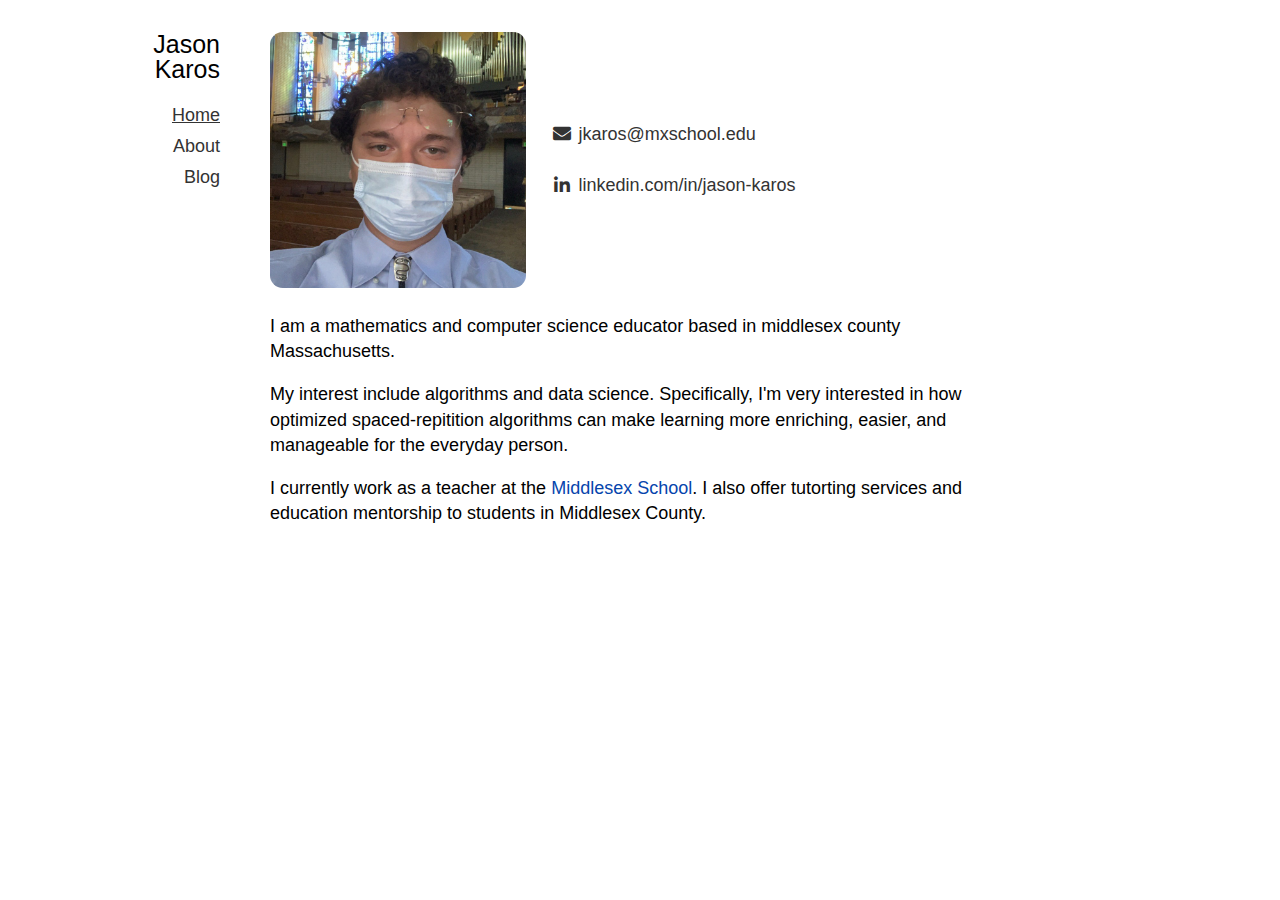
==== index.html @ bf35bdeb "initial commit" ====
<!doctype html>
<html>
    <head>
        <meta charset="utf-8">
        <title>Jason Karos</title>
        <link rel="icon" href="learning-svg.png" sizes="any">
        <link rel="stylesheet" type="text/css" href="css/base.css">
        <link rel="stylesheet" type="text/css" href="css/index.css">
        <link rel="stylesheet" href="fontawesome/css/fontawesome-all.min.css">
        <!-- make sure the webpage is friendly with mobile -->
        <!-- width=device-width sets the width of the page to follow the screen-width of the device -->
        <!-- initial-scale=1 sets the initial zoom level to 100% -->
        <meta name="viewport" content="width=device-width, initial-scale=1, minimum-scale=1, user-scalable=yes">
    </head>
    <body>
        <div id="top-level">
            <div id="navigation">
                <div id="navigation-logo"><a href=".">Jason Karos</a></div>
                <div id="navigation-list">
                  <div class="navigation-entry"><a class=" navigation-entry-current " href=".">Home</a></div>
                  <div class="navigation-entry"><a class="" href="about.html">About</a></div>
                  <div class="navigation-entry"><a class="" href="articles.html">Blog</a></div>
                </div>
            </div>
            <div id="content">
                <div id="contact" class="small-center">
                    <div id="contact-left">
                        <img id="portrait" src="portrait.jpeg" alt="Portrait">
                    </div>
                    <div id="contact-right">
                        <!-- <p> -->
                            <a class="contact-entry" href="mailto:jkaros@mxschool.edu">
                                <i class="fas fa-fw fa-envelope"></i>
                                jkaros@mxschool.edu
                            </a>
                            <br />
                            <!-- <a class="contact-entry" href="https://github.com/sh34v3">
                                <i class="fab fa-fw fa-github"></i>
                                github.com/sh34v3
                            </a>
                            <br />
                            <a class="contact-entry" href="https://twitter.com/jason_s_karos">
                                <i class="fab fa-fw fa-twitter"></i>
                                twitter.com/jason_s_karos
                            </a> -->
                            <br />
                            <a class="contact-entry" href="https://www.linkedin.com/in/jason-karos-6055271a2/">
                                <i class="fab fa-fw fa-linkedin-in"></i>
                                linkedin.com/in/jason-karos
                            </a>
                        <!-- </p> -->
                    </div>
                </div>
                <div id="bio">
                    <p>
                        I am a mathematics and computer science educator based in middlesex county Massachusetts. 
                    </p>
                    <p>
                        My interest include algorithms and data science. Specifically, I'm very interested in how optimized spaced-repitition algorithms can make learning more enriching, easier, and manageable for the everyday person.
                    </p>
                    <p>
                        I currently work as a teacher at the <a href="https://www.mxschool.edu/">Middlesex School</a>. I also offer tutorting services and education mentorship to students in Middlesex County.
                    </p>
                </div>
            </div>
        </div>
    </body>
</html>
---- css/base.css ----
body {
  margin: 0px;
  padding: 0px;
  color: #000;
  font-family: Palatino, Georgia, sans-serif;
  line-height: 1.4;
}

a {
  text-decoration: none;
  color: rgb(6, 69, 173);
}

@media (hover: hover) {
a:hover {
  text-decoration: underline;
}
}

code {
  background-color: #e7e7e0;
  border-color: #c0c0c0;
  border-style: solid;
  border-width: 1px;
}

pre code {
  background-color: transparent;
  border-style: none;
  border-width: 0px;
  padding: 0px;
}

div.sourceCode {
  background-color: #fafafa;
  border-color: #e0e0e0;
  border-width: 1px;
  border-style: solid;
}


/* *** */

.soft, .caption {
  color: #555;
}

.no-margin-top {
  margin-bottom: 0px;
}

.no-margin-bottom {
  margin-bottom: 0px;
}

/* *** */

#content {
padding-bottom: 12px;
}

/* HACK */
#content > :first-child {
  margin-top: 0px;
}

#navigation a {
  text-decoration: none;
  color: #000;
}

#navigation div.navigation-entry a {
  color: #333;
}

@media (hover: hover) {
#navigation a:hover {
    color: rgb(6, 69, 173);
}
#navigation div.navigation-entry a:hover {
    color: rgb(6, 69, 173);
}
}

#navigation a.navigation-entry-current {
  text-decoration: underline;
}

/* *** */

@media all and (min-width: 1060px) {
  body {
      overflow-y: scroll;
  }
  #top-level {
      margin: 0 auto;
      width: 1060px;
  }
}

@media all and (max-width: 899px) and (min-width: 740px) {
  body {
      overflow-y: scroll;
  }
  #top-level {
      margin: 0 auto;
      width: 740px;
  }
}

@media all and (min-width: 900px) {

  #content {
      width: 740px;
      padding-left: 160px;
      padding-top: 32px;
  }

  #navigation {
      float: left;
      position: sticky;
      top: 0px;
      width: 110px;
      padding-top: 32px;
      padding-right: 25px;
      text-align: right;
  }

  #navigation-logo {
      line-height: 1;
      font-size: 25px;
      margin-bottom: 21px;
  }

  div.navigation-entry {
      margin-top: 6px;
      margin-bottom: 6px;
  }

}

@media all and (max-width: 899px) {

  #content {
      padding-top: 16px;
      padding-left: 12px;
      padding-right: 12px;
  }

  #navigation {
      padding-top: 27px;
      padding-bottom: 11px;
      text-align: center;
  }

  #navigation-logo {
      font-size: 25px;
      margin-bottom: 18px;
      line-height: 1;
  }

  #navigation-list {
      font-size: 18px;
  }

  div.navigation-entry {
      margin-left: 6px;
      margin-right: 6px;
      display: inline;
  }

  .only-big {
      display: none;
      margin: 0;
      padding: 0;
  }

  .only-big-first {
      margin-top: 0px;
  }

}

/* *** */

@media all and (min-width: 740px) {

body {
  font-size: 18px;
}

h1 { font-size: 28px; }
h2 { font-size: 25px; }
h3 { font-size: 20px; }
h4 { font-size: 18px; }

ul {
  padding-left: 18px;
}

pre {
  padding-top: 6px;
  padding-bottom: 6px;
  padding-left: 10px;
}

code {
  font-size: 15px;
  border-radius: 3px;
  padding-left: 2px;
  padding-right: 2px;
}

/* HACK */
/* margin-top: -((line-height - 1) / 2) * font-size); */
  .top-line-flush { margin-top: -3.6px !important; }
h1.top-line-flush { margin-top: -5.6px !important; }
h2.top-line-flush { margin-top: -5px !important; }
h3.top-line-flush { margin-top: -4px !important; }
h4.top-line-flush { margin-top: -3.6px !important; }

}

@media all and (max-width: 739px) {

body {
  font-size: 16px;
}

h1 { font-size: 25px; }
h2 { font-size: 22px; }
h3 { font-size: 18px; }
h4 { font-size: 16px; }

ul {
  padding-left: 16px;
}

pre {
  padding-top: 4px;
  padding-bottom: 4px;
  padding-left: 8px;
}

code {
  font-size: 14px;
  border-radius: 3px;
  padding-left: 2px;
  padding-right: 2px;
}

.small-center {
  text-align: center;
}

.top-line-flush { margin-top: 0px !important; }

}

/* *** */

.content-auto-resizable-iframe-full {
  max-width: 646px;
  margin: 0px auto;
}
.content-auto-resizable-iframe-full > div {
  position: relative;
  padding-bottom: 56.25%; /* 16:9 */
  height: 0px;
}
.content-auto-resizable-iframe-full iframe {
  position: absolute;
  top: 0px;
  left: 0px;
  width: 100%;
  height: 100%;
}

/* div.header h1 { */
/*     font-size: 25px; */
/*     /1* line-height: 1; *1/ */
/*     margin-top: 0px; */
/*     font-weight: normal; */
/* } */

/* div.header { */

/*     border-top-color: #e0e0e0; */
/*     border-top-width: 1px; */
/*     border-top-style: solid; */

/*     border-bottom-color: #e0e0e0; */
/*     border-bottom-width: 1px; */
/*     border-bottom-style: solid; */

/*     /1* background-color: #fafafa; *1/ */
/*     /1* border-color: #e0e0e0; *1/ */
/*     /1* border-width: 1px; *1/ */
/*     /1* border-style: solid; *1/ */
/*     /1* padding-left: 8px; *1/ */
/*     /1* padding-right: 8px; *1/ */
/*     /1* padding-top: 3px; *1/ */

/*     margin-bottom: 25px; */
/* } */

/* body { */
  /* background-color: #fdf6e3; */
  /* background-color: #fffcf3; */
  /* background-color: #fffff8; */
/* } */

/* /1* TODO doesn't work on firefox *1/ */
/* #content :first-child::first-line { */
/*     line-height: 100% !important; */
/* } */

/* h1, h2, h3, h4 { */
/*     font-family: "Lucida Grande", Geneva, Arial, sans-serif; */
/* } */

/* #content h1, #content h2 { */
/*     font-weight: normal; */
/* } */

/* #content h2 { */
/*     border-bottom: 1px solid #aaa; */
/* } */

@media all and (min-width: 740px) {

.big-header {

    /* border-top-color: #e0e0e0; */
    /* border-top-width: 1px; */
    /* border-top-style: solid; */

    border-bottom-color: #c0c0c0;
    border-bottom-width: 1px;
    border-bottom-style: solid;

    /* background-color: #fafafa; */

    /* border-color: #e0e0e0; */
    /* border-width: 1px; */
    /* border-style: solid; */
    /* padding-left: 8px; */
    /* padding-right: 8px; */
    /* padding-top: 3px; */

}

}

@media all and (max-width: 739px) {

.big-header {

  text-align: center;

}

}
---- css/index.css ----
#contact-left {
    padding-right: 20px;
    display: inline-block;
    vertical-align: middle;
}

#portrait {
    height: 256px;
    border-radius: 5%;
    display: block;
}

#contact-right {
    display: inline-block;
    vertical-align: middle;
    text-align: left;
}

a.contact-entry {
    text-decoration: none;
    color: #333;
}

@media (hover: hover) {
  a.contact-entry:hover {
      color: rgb(6, 69, 173);
  }
}

@media all and (min-width: 740px) {
    #contact {
        margin-bottom: 26px;
    }
  }

@media all and (max-width: 739px) {
    #portrait {
        height: 96px;
    }
    #contact-left {
        padding-right: 5px;
    }
    #contact {
        margin-bottom: 22px;
    }
}
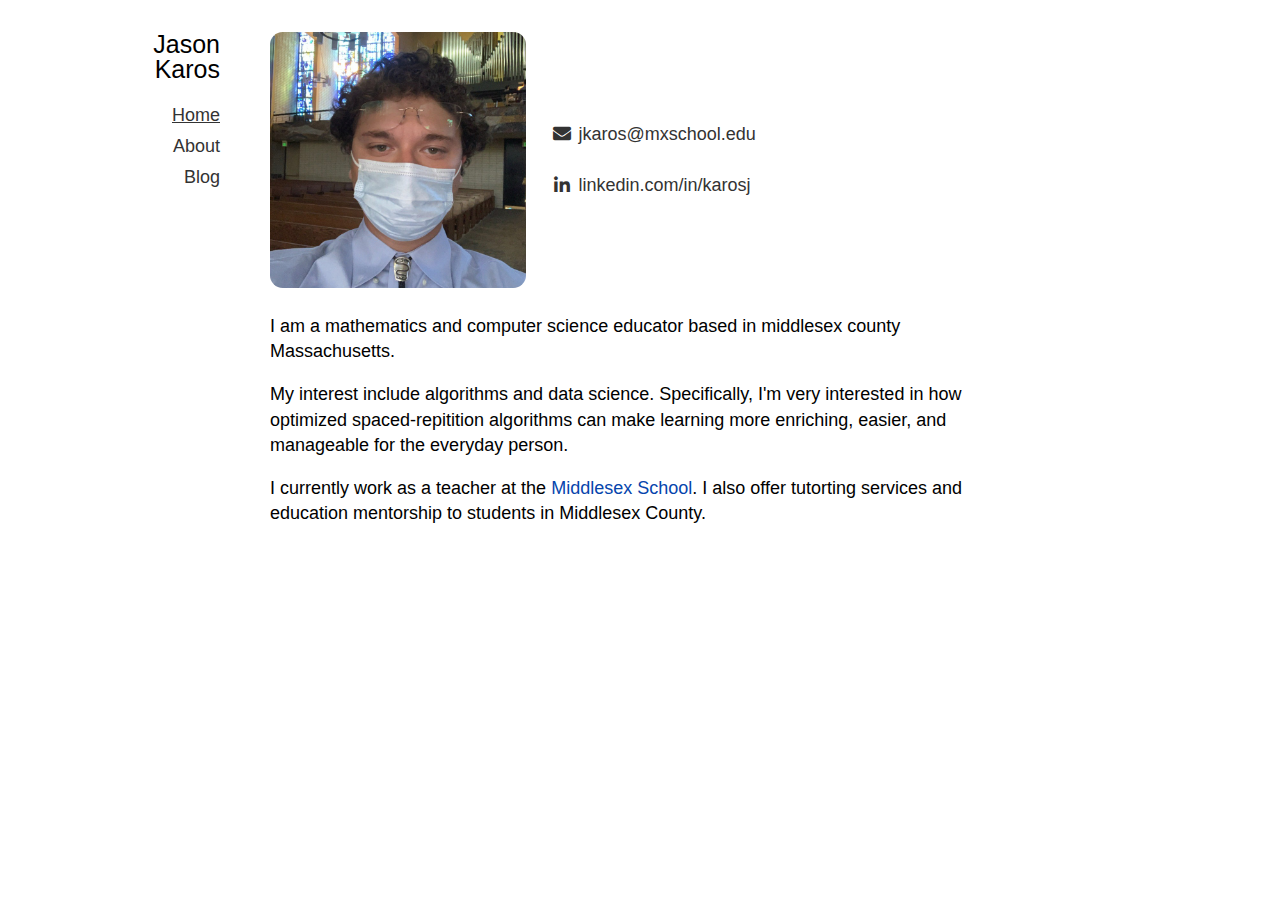
==== commit f765feaa: "linked-in link fixed" ====
--- a/index.html
+++ b/index.html
@@ -44,9 +44,9 @@
                                 twitter.com/jason_s_karos
                             </a> -->
                             <br />
-                            <a class="contact-entry" href="https://www.linkedin.com/in/jason-karos-6055271a2/">
+                            <a class="contact-entry" href="https://www.linkedin.com/in/karosj/">
                                 <i class="fab fa-fw fa-linkedin-in"></i>
-                                linkedin.com/in/jason-karos
+                                linkedin.com/in/karosj
                             </a>
                         <!-- </p> -->
                     </div>
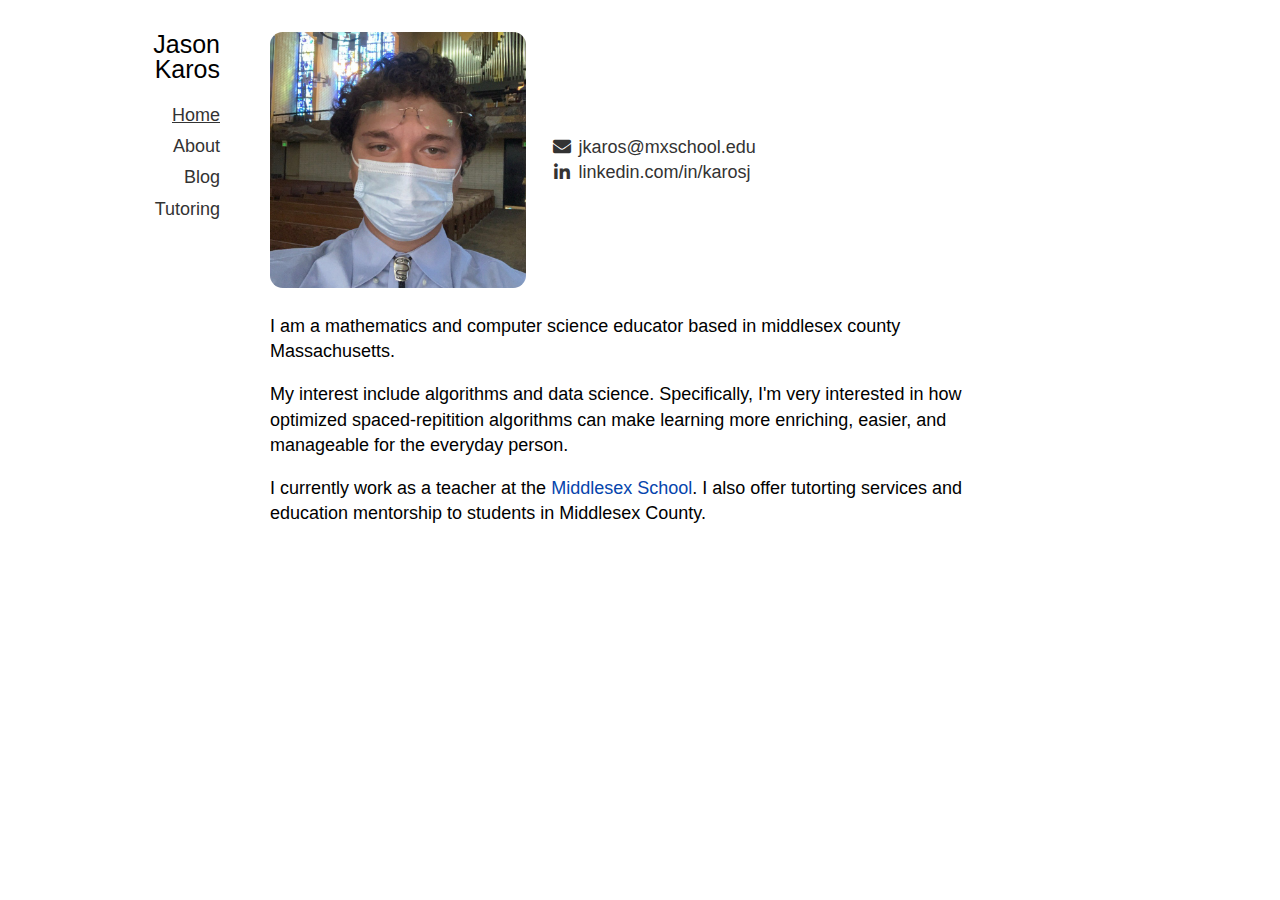
==== commit feec65b1: "New changes. Working on tutoring page." ====
--- a/index.html
+++ b/index.html
@@ -20,6 +20,7 @@
                   <div class="navigation-entry"><a class=" navigation-entry-current " href=".">Home</a></div>
                   <div class="navigation-entry"><a class="" href="about.html">About</a></div>
                   <div class="navigation-entry"><a class="" href="articles.html">Blog</a></div>
+                  <div class="navigation-entry"><a class="" href="services.html">Tutoring</a></div>
                 </div>
             </div>
             <div id="content">
@@ -33,16 +34,6 @@
                                 <i class="fas fa-fw fa-envelope"></i>
                                 jkaros@mxschool.edu
                             </a>
-                            <br />
-                            <!-- <a class="contact-entry" href="https://github.com/sh34v3">
-                                <i class="fab fa-fw fa-github"></i>
-                                github.com/sh34v3
-                            </a>
-                            <br />
-                            <a class="contact-entry" href="https://twitter.com/jason_s_karos">
-                                <i class="fab fa-fw fa-twitter"></i>
-                                twitter.com/jason_s_karos
-                            </a> -->
                             <br />
                             <a class="contact-entry" href="https://www.linkedin.com/in/karosj/">
                                 <i class="fab fa-fw fa-linkedin-in"></i>
